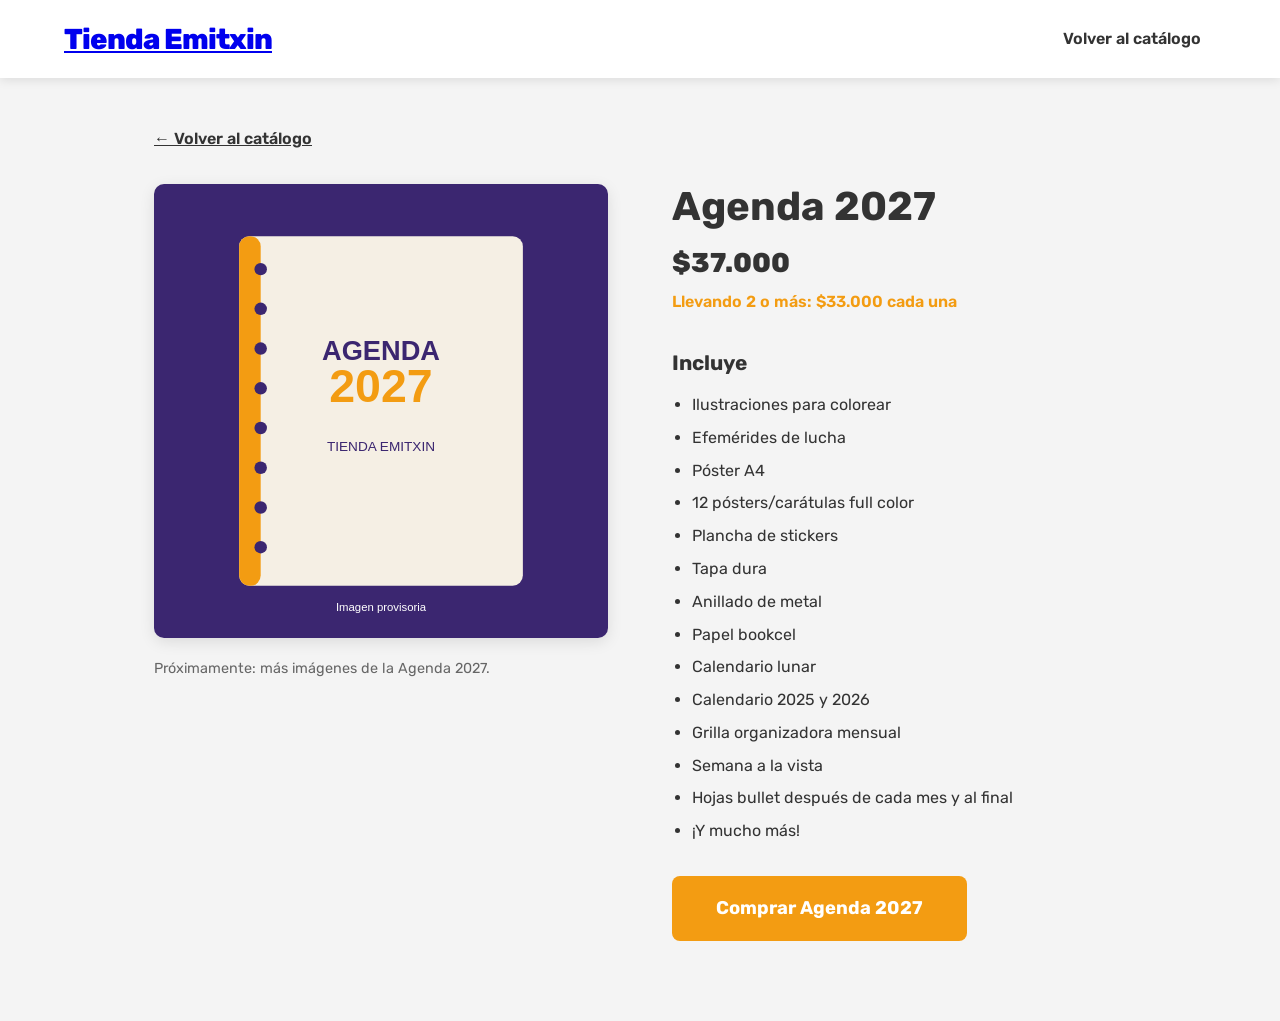
==== agenda-2027.html @ 321c9a4d "Agregar Agenda 2027 con descuento por cantidad" ====
<!DOCTYPE html>
<html lang="es">
<head>
    <meta charset="UTF-8">
    <meta name="viewport" content="width=device-width, initial-scale=1.0">
    <title>Agenda 2027 — Tienda Emitxin</title>
    <link rel="stylesheet" href="css/style.css">
    <link href="https://fonts.googleapis.com/css2?family=Rubik:wght@400;600;800&display=swap" rel="stylesheet">
</head>
<body>
    <header class="navbar">
        <a class="logo" href="index.html">Tienda Emitxin</a>
        <div class="nav-links"><a href="index.html#catalogo">Volver al catálogo</a></div>
    </header>
    <main class="agenda-detail">
        <a class="back-link" href="index.html#catalogo">← Volver al catálogo</a>
        <div class="agenda-detail-grid">
            <div class="agenda-gallery">
                <img src="img/agenda-2027-placeholder.svg" alt="Agenda 2027, imagen provisoria">
                <p>Próximamente: más imágenes de la Agenda 2027.</p>
            </div>
            <div>
                <h1>Agenda 2027</h1>
                <p class="agenda-price">$37.000</p>
                <p class="agenda-offer">Llevando 2 o más: $33.000 cada una</p>
                <h2>Incluye</h2>
                <ul>
                    <li>Ilustraciones para colorear</li>
                    <li>Efemérides de lucha</li>
                    <li>Póster A4</li>
                    <li>12 pósters/carátulas full color</li>
                    <li>Plancha de stickers</li>
                    <li>Tapa dura</li>
                    <li>Anillado de metal</li>
                    <li>Papel bookcel</li>
                    <li>Calendario lunar</li>
                    <li>Calendario 2025 y 2026</li>
                    <li>Grilla organizadora mensual</li>
                    <li>Semana a la vista</li>
                    <li>Hojas bullet después de cada mes y al final</li>
                    <li>¡Y mucho más!</li>
                </ul>
                <a class="btn-primary" href="index.html#catalogo">Comprar Agenda 2027</a>
            </div>
        </div>
    </main>
</body>
</html>
---- css/style.css ----
:root {
    --primary-color: #000000;
    --secondary-color: #ffffff;
    --accent-color: #f39c12;
    --bg-color: #f4f4f4;
    --card-bg: #ffffff;
    --text-dark: #333333;
    --text-secondary: #666666;
    --text-muted: #888888;
    --border-color: #dddddd;
    --border-soft: #eeeeee;
    --surface: #ffffff;
    --surface-soft: #f9f9f9;
    --surface-hover: #f0f0f0;
    --hint-bg: #eef6ff;
    --hint-border: #cfe4f7;
    --disabled-bg: #cccccc;
    --disabled-text: #777777;
    --add-btn-bg: #f39c12;
    --add-btn-hover: #d98200;
    --text-light: #ffffff;
    --whatsapp-green: #25d366;
    --shadow: rgba(0,0,0,0.1);
    --transition: all 0.3s ease;
}

/* ====== TEMA OSCURO (violeta) ====== */
html[data-theme="dark"] {
    --primary-color: #ffffff;
    --secondary-color: #1a1028;
    --bg-color: #120a20;
    --card-bg: #1a1028;
    --text-dark: #f0eafc;
    --text-secondary: #c4b8e0;
    --text-muted: #9b8fc0;
    --border-color: #4a3a70;
    --border-soft: #2e2148;
    --surface: #231744;
    --surface-soft: #150d26;
    --surface-hover: #2c1f52;
    --hint-bg: #2a1b44;
    --hint-border: #3f2a68;
    --disabled-bg: #3a2c5c;
    --disabled-text: #8f82b0;
    --add-btn-bg: #14532d;
    --add-btn-hover: #166534;
    --text-light: #ffffff;
    --shadow: rgba(0,0,0,0.5);
}

* {
    margin: 0;
    padding: 0;
    box-sizing: border-box;
}

body {
    font-family: 'Rubik', sans-serif;
    background-color: var(--bg-color);
    color: var(--text-dark);
    line-height: 1.6;
    overflow-x: hidden;
    transition: background-color 0.3s ease, color 0.3s ease;
}

/* Navbar */
.navbar {
    display: flex;
    justify-content: space-between;
    align-items: center;
    padding: 1rem 5%;
    background: var(--secondary-color);
    position: sticky;
    top: 0;
    z-index: 1000;
    box-shadow: 0 2px 10px rgba(0,0,0,0.1);
}

.logo {
    font-size: 1.8rem;
    font-weight: 800;
    letter-spacing: -1px;
}

.nav-links a {
    text-decoration: none;
    color: var(--text-dark);
    margin: 0 15px;
    font-weight: 600;
    transition: var(--transition);
}

.nav-links a:hover {
    color: var(--accent-color);
}

.cart-icon {
    font-size: 1.5rem;
    cursor: pointer;
    position: relative;
}

.cart-icon.cart-pop {
    animation: cartPop 0.4s ease;
}

@keyframes cartPop {
    0% { transform: scale(1); }
    40% { transform: scale(1.35); }
    100% { transform: scale(1); }
}

.theme-toggle {
    background: none;
    border: none;
    font-size: 1.3rem;
    cursor: pointer;
    padding: 4px 8px;
    border-radius: 50%;
    transition: var(--transition);
}

.theme-toggle:hover {
    background: var(--surface-hover);
}

.nav-controls {
    display: flex;
    align-items: center;
    gap: 14px;
}

#cart-count {
    background: var(--badge-bg, #ffffff);
    color: var(--badge-text, #3b2670);
    font-size: 0.75rem;
    padding: 2px 6px;
    border-radius: 50%;
    position: absolute;
    top: -10px;
    right: -10px;
}

/* Hero con parallax (transform por JS) */
.hero-parallax {
    position: relative;
    height: 60vh;
    overflow: hidden;
    display: flex;
    align-items: center;
    justify-content: center;
    text-align: center;
    color: var(--text-light);
    padding: 0 20px;
}

.hero-parallax > img {
    position: absolute;
    left: 0;
    top: -20%;
    width: 100%;
    height: 140%;
    object-fit: cover;
    will-change: transform;
    transform: translateY(var(--parallax-offset, 0));
}

.hero-parallax .hero-content {
    position: relative;
    z-index: 2;
}

.hero-content {
    display: flex;
    flex-direction: column;
    align-items: center;
}

.hero-content p {
    display: inline-block;
    font-size: 0.95rem;
    font-weight: 600;
    margin-bottom: 1.2rem;
    color: #ffffff;
    background: #3b2670;
    padding: 10px 20px;
    border-radius: 8px;
}

.btn-primary {
    padding: 18px 44px;
    font-size: 1.15rem;
    background: var(--cta-bg, var(--accent-color));
    color: var(--text-light);
    text-decoration: none;
    border-radius: 8px;
    font-weight: 700;
    transition: var(--transition);
    display: inline-block;
    margin-top: 0;
}

.btn-primary:hover {
    background: var(--accent-color);
}

html[data-theme="dark"] .btn-primary {
    --cta-bg: #3b2670;
}

/* Catalogo */
.catalog {
    padding: 4rem 5%;
    text-align: center;
}

.catalog h2 {
    font-size: 2.5rem;
    margin-bottom: 3rem;
}

.product-grid {
    display: grid;
    grid-template-columns: repeat(auto-fit, minmax(300px, 1fr));
    gap: 2rem;
}

.product-card {
    background: var(--card-bg);
    border-radius: 10px;
    padding: 2rem;
    box-shadow: 0 4px 15px rgba(0,0,0,0.05);
    transition: var(--transition);
    text-align: left;
}

.product-card:hover {
    transform: translateY(-5px);
    box-shadow: 0 8px 25px rgba(0,0,0,0.1);
}

.product-card img {
    width: 100%;
    height: 250px;
    object-fit: cover;
    border-radius: 8px;
    margin-bottom: 1rem;
}

.product-detail-link {
    display: block;
}

.product-title a {
    color: inherit;
    text-decoration: none;
}

.product-title a:hover {
    color: var(--accent-color);
}

.product-title {
    font-size: 1.05rem;
    font-weight: 700;
    margin-bottom: 0.5rem;
    white-space: nowrap;
    overflow: hidden;
    text-overflow: ellipsis;
}

.product-price {
    font-size: 1.2rem;
    color: var(--text-dark);
    font-weight: 800;
    margin-bottom: 1.5rem;
}

.bulk-discount {
    color: var(--add-btn-bg);
    font-size: 0.82rem;
    font-weight: 600;
    margin: -1rem 0 1.2rem;
}

/* Página Agenda 2027 */
.agenda-detail {
    max-width: 1100px;
    margin: 0 auto;
    padding: 3rem 5% 5rem;
}

.back-link {
    display: inline-block;
    color: var(--text-dark);
    font-weight: 600;
    margin-bottom: 2rem;
}

.agenda-detail-grid {
    display: grid;
    grid-template-columns: minmax(280px, 1fr) minmax(280px, 1fr);
    gap: 4rem;
    align-items: start;
}

.agenda-gallery img {
    width: 100%;
    max-width: 520px;
    border-radius: 10px;
    box-shadow: 0 4px 15px var(--shadow);
}

.agenda-gallery p {
    color: var(--text-secondary);
    font-size: 0.9rem;
    margin-top: 0.75rem;
}

.agenda-detail h1 {
    font-size: 2.5rem;
    line-height: 1.15;
    margin-bottom: 0.75rem;
}

.agenda-price {
    font-size: 1.7rem;
    font-weight: 800;
}

.agenda-offer {
    color: var(--add-btn-bg);
    font-weight: 600;
    margin: 0.25rem 0 2rem;
}

.agenda-detail h2 {
    font-size: 1.3rem;
    margin-bottom: 0.75rem;
}

.agenda-detail ul {
    margin: 0 0 2rem 1.25rem;
}

.agenda-detail li {
    margin-bottom: 0.45rem;
}

@media (max-width: 700px) {
    .agenda-detail-grid {
        grid-template-columns: 1fr;
        gap: 2rem;
    }
}

.product-options {
    margin-bottom: 1.5rem;
}

.option-row {
    display: flex;
    gap: 10px;
}

.option-group {
    flex: 1;
    margin-bottom: 10px;
}

.center-row {
    justify-content: center;
    margin-top: 10px;
}

.product-options label {
    display: block;
    margin-bottom: 0.3rem;
    font-weight: 600;
    font-size: 0.85rem;
}

.product-options select {
    width: 100%;
    padding: 8px;
    border: 1px solid var(--border-color);
    border-radius: 5px;
    background: var(--surface);
    color: var(--text-dark);
    font-family: inherit;
    cursor: pointer;
}

.qty-selector {
    display: inline-block;
}

.qty-controls {
    display: flex;
    align-items: center;
    border: 1px solid var(--border-color);
    border-radius: 5px;
    background: var(--surface);
    width: 100px;
    justify-content: space-between;
}

.qty-controls button {
    background: none;
    border: none;
    padding: 8px 12px;
    cursor: pointer;
    font-weight: bold;
    font-size: 1.1rem;
    transition: 0.2s;
}

.qty-controls button:hover {
    background-color: var(--surface-hover);
}

.qty-controls span {
    font-weight: 600;
    min-width: 20px;
    text-align: center;
}

.btn-add {
    width: 100%;
    padding: 12px;
    background: var(--add-btn-bg, var(--primary-color));
    color: var(--text-light);
    border: none;
    border-radius: 5px;
    font-weight: 600;
    cursor: pointer;
    transition: var(--transition);
}

.btn-add:hover {
    background: var(--add-btn-hover, var(--text-secondary));
}

/* Tabla de Talles */
.size-chart-section {
    padding: 4rem 5%;
    background: var(--secondary-color);
    text-align: center;
}

.size-chart-section h2 {
    margin-bottom: 2rem;
}

.size-chart {
    width: 100%;
    max-width: 600px;
    margin: 0 auto;
    border-collapse: collapse;
    background: var(--card-bg);
    box-shadow: 0 4px 15px rgba(0,0,0,0.05);
}

.size-chart th, .size-chart td {
    padding: 15px;
    border-bottom: 1px solid var(--border-soft);
}

.size-chart th {
    background: var(--add-btn-bg, var(--accent-color));
    color: var(--text-light);
    text-align: left;
}

.size-chart tr:hover {
    background: var(--surface-soft);
}

/* Carrito Sidebar */
.cart-overlay {
    position: fixed;
    top: 0;
    left: 0;
    width: 100%;
    height: 100%;
    background: rgba(0,0,0,0.5);
    z-index: 1500;
    opacity: 0;
    visibility: hidden;
    transition: var(--transition);
}

.cart-overlay.active {
    opacity: 1;
    visibility: visible;
}

.cart-sidebar {
    position: fixed;
    top: 0;
    right: -400px;
    width: 380px;
    max-width: 90%;
    height: 100vh;
    height: 100dvh;
    background: var(--secondary-color);
    z-index: 2000;
    overflow-y: auto;
    overscroll-behavior: contain;
    transition: 0.4s cubic-bezier(0.25, 1, 0.5, 1);
    box-shadow: -5px 0 15px var(--shadow);
}

.cart-sidebar.active {
    right: 0;
}

.cart-header {
    display: flex;
    justify-content: space-between;
    align-items: center;
    padding: 1.5rem;
    border-bottom: 1px solid var(--border-soft);
}

.cart-header h3 {
    margin: 0;
}

#close-cart {
    background: none;
    border: none;
    color: var(--accent-color);
    font-size: 1.5rem;
    cursor: pointer;
}

.cart-items {
    padding: 1.5rem;
}

.cart-item {
    margin-bottom: 1rem;
    border-bottom: 1px solid var(--border-soft);
    padding-bottom: 1rem;
}

.cart-item-info h4 {
    margin: 0 0 0.5rem 0;
    font-size: 0.95rem;
}

.cart-item-size {
    font-weight: 600;
    color: var(--text-secondary);
}

.cart-item-controls {
    display: flex;
    align-items: center;
    gap: 12px;
}

.cart-item-controls .qty-controls {
    width: 92px;
}

.cart-item-total {
    font-weight: 700;
    font-size: 0.9rem;
    color: var(--text-dark);
}

.cart-item-remove {
    margin-left: auto;
    background: none;
    border: none;
    color: #e74c3c;
    font-size: 0.78rem;
    font-family: inherit;
    cursor: pointer;
    padding: 0;
}

.cart-item-controls .qty-controls button {
    padding: 5px 10px;
}

.cart-footer {
    padding: 1rem 1.2rem max(1.2rem, env(safe-area-inset-bottom));
    background: var(--surface-soft);
    border-top: 1px solid var(--border-soft);
}

.cart-footer .shipping-info {
    margin-bottom: 1rem;
}

/* Site Footer */
.site-footer {
    text-align: center;
    padding: 3rem 1rem 2.5rem;
    background: var(--surface);
    border-top: 1px solid var(--border-soft);
    color: var(--text-secondary);
    font-size: 0.9rem;
}

.site-footer a {
    display: inline-flex;
    align-items: center;
    gap: 8px;
    margin-top: 0.8rem;
    color: var(--text-dark);
    text-decoration: none;
    font-weight: 600;
    transition: var(--transition);
}

.site-footer a:hover {
    color: #E1306C;
}

.site-footer a svg {
    flex-shrink: 0;
}

.btn-whatsapp:disabled,
.btn-whatsapp.btn-disabled {
    background: var(--disabled-bg);
    color: var(--disabled-text);
    cursor: not-allowed;
}

.btn-helper {
    font-size: 0.75rem;
    color: var(--text-muted);
    text-align: center;
    margin-top: 0.5rem;
}

.shipping-info {
    margin-bottom: 1rem;
    display: block;
}

.shipping-info h4 {
    margin-bottom: 0.6rem;
    font-size: 1rem;
    font-weight: 800;
}

.shipping-info input,
.shipping-info select,
.shipping-info textarea {
    width: 100%;
    padding: 9px 10px;
    margin-bottom: 0.5rem;
    border: 1px solid var(--border-color);
    border-radius: 5px;
    font-family: inherit;
    font-size: 0.9rem;
    background: var(--surface);
    color: var(--text-dark);
    cursor: pointer;
}

.delivery-methods {
    display: flex;
    flex-direction: column;
    gap: 6px;
    margin-bottom: 0.7rem;
}

.delivery-option {
    flex: 1;
}

.delivery-option input {
    display: none;
}

.delivery-option span {
    display: block;
    text-align: center;
    padding: 9px;
    border: 1px solid var(--border-color);
    border-radius: 5px;
    font-size: 0.82rem;
    font-weight: 600;
    cursor: pointer;
    transition: var(--transition);
    background: var(--surface);
}

.delivery-option em {
    display: block;
    font-style: normal;
    font-size: 0.72rem;
    font-weight: 400;
    color: var(--text-muted);
    margin-top: 2px;
}

.delivery-option input:checked + span {
    background: var(--primary-color);
    color: var(--text-light);
    border-color: var(--primary-color);
}

html[data-theme="dark"] .delivery-option input:checked + span {
    background: var(--add-btn-bg, #14532d);
    border-color: var(--add-btn-bg, #14532d);
}

.delivery-option input:checked + span em {
    color: var(--text-secondary);
}

.delivery-moto,
.delivery-sucursal {
    margin-bottom: 0.5rem;
}

.hint-box {
    font-size: 0.75rem;
    color: var(--text-secondary);
    background: var(--hint-bg);
    border: 1px solid var(--hint-border);
    border-radius: 5px;
    padding: 7px 9px;
    margin-bottom: 0.6rem;
}

.hint-box a {
    color: #0a66c2;
    font-weight: 700;
    text-decoration: underline;
}

.sucursal-status {
    font-size: 0.72rem;
    color: #e67e22;
    margin-top: 0.2rem;
    font-weight: 600;
}

.sucursal-status.is-api {
    color: #27ae60;
}

/* Totales con desglose */
.totals-box {
    border: 1px solid var(--border-soft);
    border-radius: 6px;
    background: var(--surface);
    padding: 10px 12px;
    margin-bottom: 1rem;
}

.totals-row {
    display: flex;
    justify-content: space-between;
    font-size: 0.9rem;
    padding: 3px 0;
    color: var(--text-secondary);
}

.totals-total {
    font-size: 1.15rem;
    font-weight: 800;
    color: var(--text-dark);
    border-top: 1px solid var(--border-soft);
    padding-top: 7px;
    margin-top: 3px;
}

.shipping-info input:focus,
.shipping-info select:focus,
.shipping-info textarea:focus {
    outline: none;
    border-color: var(--primary-color);
}

.payment-info {
    background: var(--surface);
    border: 1px dashed var(--border-color);
    border-radius: 5px;
    padding: 0.6rem 0.8rem;
    margin-bottom: 0.7rem;
}

.payment-info p {
    font-weight: 800;
    font-size: 0.8rem;
    margin-bottom: 0.2rem;
}

.payment-info ul {
    list-style: none;
    padding: 0;
    display: flex;
    gap: 10px;
    flex-wrap: wrap;
}

.payment-info li {
    font-size: 0.8rem;
    background: var(--bg-color);
    padding: 5px 10px;
    border-radius: 10px;
    font-weight: 600;
}

.pay-details {
    font-size: 0.72rem;
    font-weight: 400;
    color: var(--text-secondary);
}

.checkbox-container {
    display: flex;
    align-items: flex-start;
    gap: 8px;
    font-size: 0.8rem;
    margin-bottom: 0.8rem;
    cursor: pointer;
}

.checkbox-container input {
    width: auto;
    margin-top: 2px;
    cursor: pointer;
}

.btn-whatsapp {
    width: 100%;
    padding: 13px 15px;
    background: var(--whatsapp-green);
    color: var(--text-light);
    border: none;
    border-radius: 5px;
    font-weight: 600;
    font-size: 1rem;
    font-family: inherit;
    cursor: pointer;
    transition: var(--transition);
    display: flex;
    justify-content: center;
    align-items: center;
    gap: 10px;
}

.btn-whatsapp:hover {
    background: #20bd5a;
}

/* ====== RESPONSIVE ====== */

/* Tablet y pantallas medianas */
@media (max-width: 1024px) {
    .hero-parallax { height: 50vh; }
    .product-grid { grid-template-columns: repeat(auto-fit, minmax(260px, 1fr)); }
}

/* Móvil */
@media (max-width: 768px) {
    .navbar { padding: 0.8rem 4%; }
    .logo { font-size: 1.4rem; }
    .nav-links { gap: 10px; }
    .nav-links a { font-size: 0.85rem; margin: 0; }

    .catalog, .size-chart-section { padding: 2.5rem 4%; }
    .catalog h2, .size-chart-section h2 { font-size: 1.8rem; margin-bottom: 2rem; }

    .product-grid { grid-template-columns: repeat(auto-fit, minmax(160px, 1fr)); gap: 1rem; }
    .product-card { padding: 1rem; }
    .product-card img { height: 180px; }
    .product-title { font-size: 0.9rem; }
    .product-price { font-size: 1.05rem; margin-bottom: 1rem; }

    .option-row { flex-direction: column; gap: 6px; }
    .qty-selector { display: block; }
    .qty-controls { margin: 0 auto; }

    .size-chart th, .size-chart td { padding: 12px; font-size: 0.9rem; }

    .cart-sidebar { width: 100%; max-width: 100%; }

    .cart-item { align-items: flex-start; }
    .cart-item-controls { flex-wrap: wrap; align-items: center; }
}

/* Móvil pequeño */
@media (max-width: 480px) {
    .logo { font-size: 1.2rem; }
    .nav-links a { font-size: 0.72rem; }
    .product-grid { grid-template-columns: 1fr; }
    .product-card img { height: 220px; }

    .payment-info ul { flex-direction: column; gap: 6px; }
}
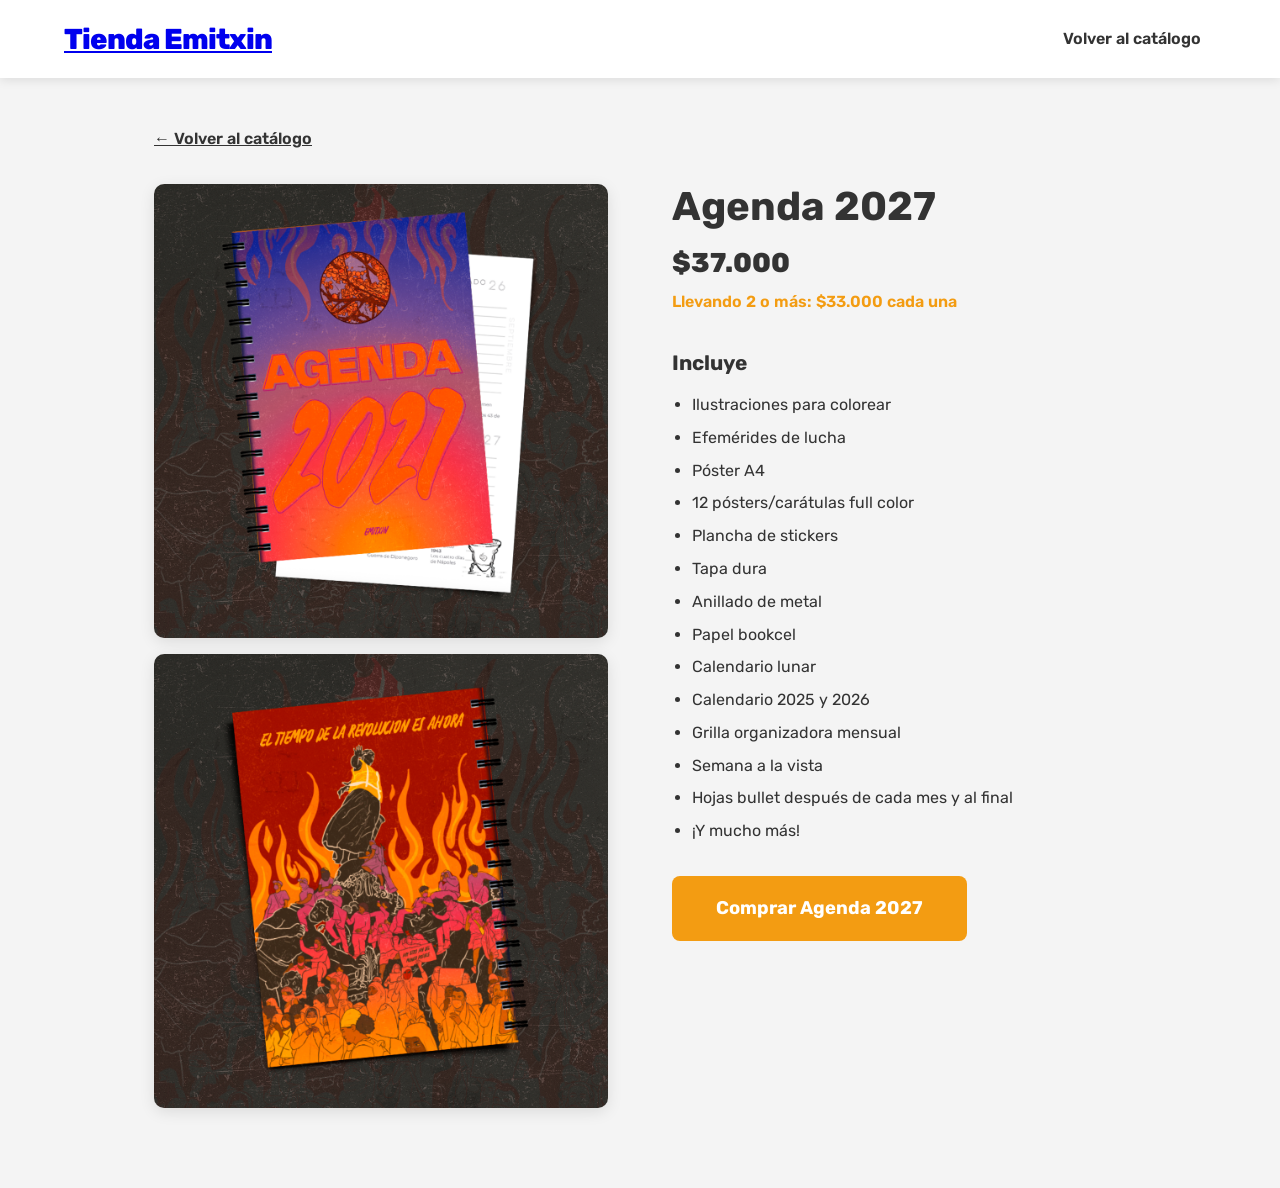
==== commit b7da3db4: "Actualizar imagenes de Agenda 2027" ====
--- a/agenda-2027.html
+++ b/agenda-2027.html
@@ -16,8 +16,8 @@
         <a class="back-link" href="index.html#catalogo">← Volver al catálogo</a>
         <div class="agenda-detail-grid">
             <div class="agenda-gallery">
-                <img src="img/agenda-2027-placeholder.svg" alt="Agenda 2027, imagen provisoria">
-                <p>Próximamente: más imágenes de la Agenda 2027.</p>
+                <img src="img/agenda-2027-placeholder.png" alt="Agenda 2027">
+                <img src="img/agenda-2027-placeholder-2.png" alt="Agenda 2027, segunda imagen">
             </div>
             <div>
                 <h1>Agenda 2027</h1>
--- a/css/style.css
+++ b/css/style.css
@@ -304,6 +304,11 @@
     align-items: start;
 }
 
+.agenda-gallery {
+    display: grid;
+    gap: 1rem;
+}
+
 .agenda-gallery img {
     width: 100%;
     max-width: 520px;
